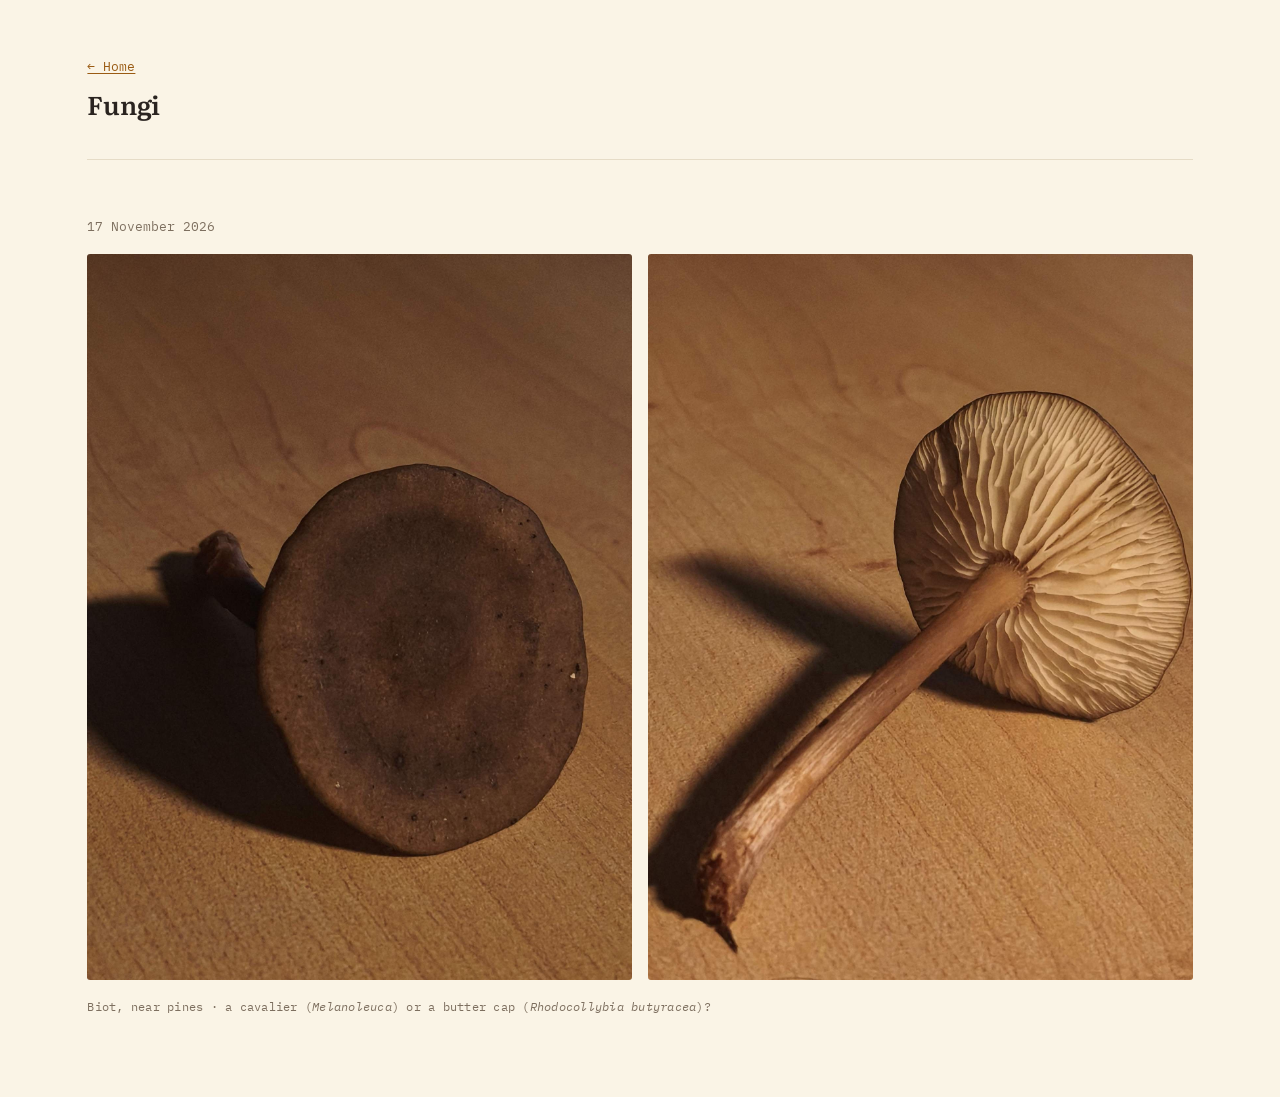
==== fungi/index.html @ 57c7f805 "Ocre colours, handwritten title, mushroom favicon, Fungi thumbnail, caption Co-Authored-By: Claude O" ====
<!DOCTYPE html>
<html lang="en">
<head>
<meta charset="utf-8">
<meta name="viewport" content="width=device-width, initial-scale=1">
<meta name="robots" content="noindex, nofollow">
<title>Fungi · Thomas’s notebook</title>
<link rel="icon" href="../favicon.svg" type="image/svg+xml">
<link rel="preconnect" href="https://fonts.googleapis.com">
<link rel="preconnect" href="https://fonts.gstatic.com" crossorigin>
<link href="https://fonts.googleapis.com/css2?family=Literata:ital,opsz,wght@0,7..72,400;0,7..72,600;1,7..72,400&family=IBM+Plex+Mono:wght@400&display=swap" rel="stylesheet">
<link rel="stylesheet" href="../style.css?v=11">
</head>
<body>
<main class="wrap wide">
  <header class="site">
    <a class="back" href="../">← Home</a>
    <h1>Fungi</h1>
  </header>

  <article>
    <section class="entry" id="2026-11-17">
      <h3>17 November 2026</h3>
      <figure class="photos">
        <img src="../images/fungi-2026-11-17-cap.jpg" width="1659" height="2212" loading="lazy" alt="Dark brown mushroom cap lying on a light wooden table, side-lit, with its stem and a long shadow behind it.">
        <img src="../images/fungi-2026-11-17-gills.jpg" width="1659" height="2212" loading="lazy" alt="The same mushroom on its side, showing pale cream gills radiating from a slender stem, with a strong shadow.">
        <figcaption class="meta">Biot, near pines · a cavalier (<i>Melanoleuca</i>) or a butter cap (<i>Rhodocollybia butyracea</i>)?</figcaption>
      </figure>
    </section>
  </article>
</main>
<script src="../lightbox.js?v=1"></script>
</body>
</html>
---- style.css ----
:root {
  /* layout: one narrow reading column, a quiet index at the top, pieces newest first */
  /* palette: Ocre (warm ivory paper, ochre-brown links) */
  --paper: #faf4e6;
  --ink: #2a2420;
  --muted: #7d6f5f;
  --rule: #e6dcc7;
  --accent: #9a5b13;
  --font-title: "Beth Ellen", "Literata", cursive;
  --font-body: "Literata", Georgia, "Times New Roman", serif;
  --font-meta: "IBM Plex Mono", ui-monospace, Menlo, monospace;
  color-scheme: light;
}
@media (prefers-color-scheme: dark) {
  :root:not([data-theme="light"]) {
    --paper: #1b1714; --ink: #ece3d3; --muted: #a8998a; --rule: #3a322b; --accent: #e0a85a;
    color-scheme: dark;
  }
}
:root[data-theme="dark"] {
  --paper: #1b1714; --ink: #ece3d3; --muted: #a8998a; --rule: #3a322b; --accent: #e0a85a;
  color-scheme: dark;
}
* { box-sizing: border-box; }
html { -webkit-text-size-adjust: 100%; }
body {
  margin: 0; background: var(--paper); color: var(--ink);
  font-family: var(--font-body); font-size: 1.075rem; line-height: 1.7;
}
.wrap { max-width: 35.5em; margin: 0 auto; padding: 3.5rem 1.25rem 5rem; }
/* wider frame for photo pages: images don't have a line-length limit */
.wrap.wide { max-width: min(120rem, calc(118vh + 7.5rem)); padding-left: clamp(1.25rem, 3vw, 3rem); padding-right: clamp(1.25rem, 3vw, 3rem); }
@media (min-width: 1024px) { body { font-size: 1.2rem; } .photos { gap: 1.5rem; } }
@media (min-width: 1600px) { body { font-size: 1.28rem; } }
.site { display: grid; gap: .35rem; padding-bottom: 2rem; border-bottom: 1px solid var(--rule); }
.site h1 { font-size: 1.6rem; font-weight: 600; margin: 0; letter-spacing: -.01em; }
.site h1.title { font-family: var(--font-title); font-weight: 400; font-size: clamp(1.5rem, 6vw, 2.1rem); line-height: 1.9; letter-spacing: 0; margin: 0 0 .4rem; }
.site p { margin: 0; color: color-mix(in srgb, var(--ink) 35%, var(--muted)); }
.meta { font-family: var(--font-meta); font-size: .78rem; letter-spacing: .02em; color: var(--muted); }
nav ol { list-style: none; margin: 1.5rem 0 0; padding: 0; display: grid; gap: .6rem; }
nav li { display: flex; flex-wrap: wrap; align-items: center; justify-content: space-between; gap: .25rem 1rem; }
a { color: var(--accent); text-underline-offset: .18em; text-decoration-thickness: 1px; }
a:focus-visible { outline: 2px solid var(--accent); outline-offset: 2px; border-radius: 2px; }
article { padding-top: 3.5rem; }
article + article { margin-top: 3.5rem; border-top: 1px solid var(--rule); }
article header { display: grid; gap: .4rem; margin-bottom: 2rem; }
article h2 { font-size: 1.9rem; line-height: 1.2; font-weight: 600; margin: 0; text-wrap: balance; letter-spacing: -.015em; }
article p { margin: 0 0 1.05em; }
.back { font-family: var(--font-meta); font-size: .8rem; }
.entry + .entry { margin-top: 3rem; padding-top: 2.5rem; border-top: 1px solid var(--rule); }
.entry h3 { font-family: var(--font-meta); font-weight: 400; font-size: .8rem; color: var(--muted); margin: 0 0 1rem; }
/* drop cap: first paragraph of an essay only (poems start with a .poem div, so they're skipped) */
article > header + p::first-letter { float: left; font-size: 3.4em; line-height: .85; font-weight: 600; padding: .08em .1em 0 0; color: var(--accent); }
hr.pause { border: 0; width: 4rem; height: 1px; background: var(--rule); margin: 2.2rem auto; }
.notes { margin-top: 2rem; padding-top: 1rem; border-top: 1px solid var(--rule); font-size: .9rem; color: var(--muted); }
.notes p { margin: 0; }
sup a { text-decoration: none; padding: 0 .1em; }
.poem { display: grid; grid-template-columns: 1fr; gap: 2rem; }
.poem .stanza { white-space: pre-line; margin: 0; font-size: 1.15rem; line-height: 1.85; }
.poem .translation { color: var(--muted); font-style: italic; font-size: 1rem; }
.poem figcaption { margin-bottom: .4rem; }
@media (min-width: 640px) { .poem { grid-template-columns: 1fr 1fr; } }
.photos { display: grid; grid-template-columns: 1fr; gap: 1rem; margin: 0; }
.photos img { display: block; width: 100%; height: auto; border-radius: 3px; }
.photos figcaption { grid-column: 1 / -1; color: var(--muted); }
@media (min-width: 640px) { .photos { grid-template-columns: 1fr 1fr; } }
@media (prefers-reduced-motion: reduce) { * { scroll-behavior: auto !important; } }
html { scroll-behavior: smooth; }

.visually-hidden { position: absolute; width: 1px; height: 1px; overflow: hidden; clip: rect(0 0 0 0); white-space: nowrap; }

/* photo viewer */
.photos img { cursor: zoom-in; }
.photos img:focus-visible { outline: 2px solid var(--accent); outline-offset: 3px; }
dialog.lightbox { width: 100vw; height: 100vh; max-width: none; max-height: none; margin: 0; padding: 0; border: 0; background: #0b0d0e; color: #e3e7e5; }
dialog.lightbox::backdrop { background: #0b0d0e; }
.lb-stage { width: 100%; height: 100%; overflow: auto; display: grid; place-items: center; }
.lb-img.fit { max-width: 100vw; max-height: 100vh; width: auto; height: auto; cursor: zoom-in; }
.lb-img.full { max-width: none; max-height: none; cursor: zoom-out; }
.lb-btn { position: fixed; background: rgba(0,0,0,.45); color: #fff; border: 0; border-radius: 999px; width: 2.75rem; height: 2.75rem; font-size: 1.6rem; line-height: 1; cursor: pointer; }
.lb-btn:focus-visible { outline: 2px solid #93abff; outline-offset: 2px; }
.lb-close { top: 1rem; right: 1rem; }
.lb-prev { left: 1rem; top: 50%; transform: translateY(-50%); }
.lb-next { right: 1rem; top: 50%; transform: translateY(-50%); }
.lb-hint { position: fixed; bottom: 1rem; left: 50%; transform: translateX(-50%); margin: 0; font-family: var(--font-meta); font-size: .75rem; color: #b8c1c7; background: rgba(0,0,0,.45); padding: .3rem .7rem; border-radius: 999px; pointer-events: none; }

/* small photo next to a link in the index */
.with-thumb { display: inline-flex; align-items: center; gap: .7rem; }
.with-thumb img { width: 3rem; height: 3rem; object-fit: cover; border-radius: 4px; flex: none; }
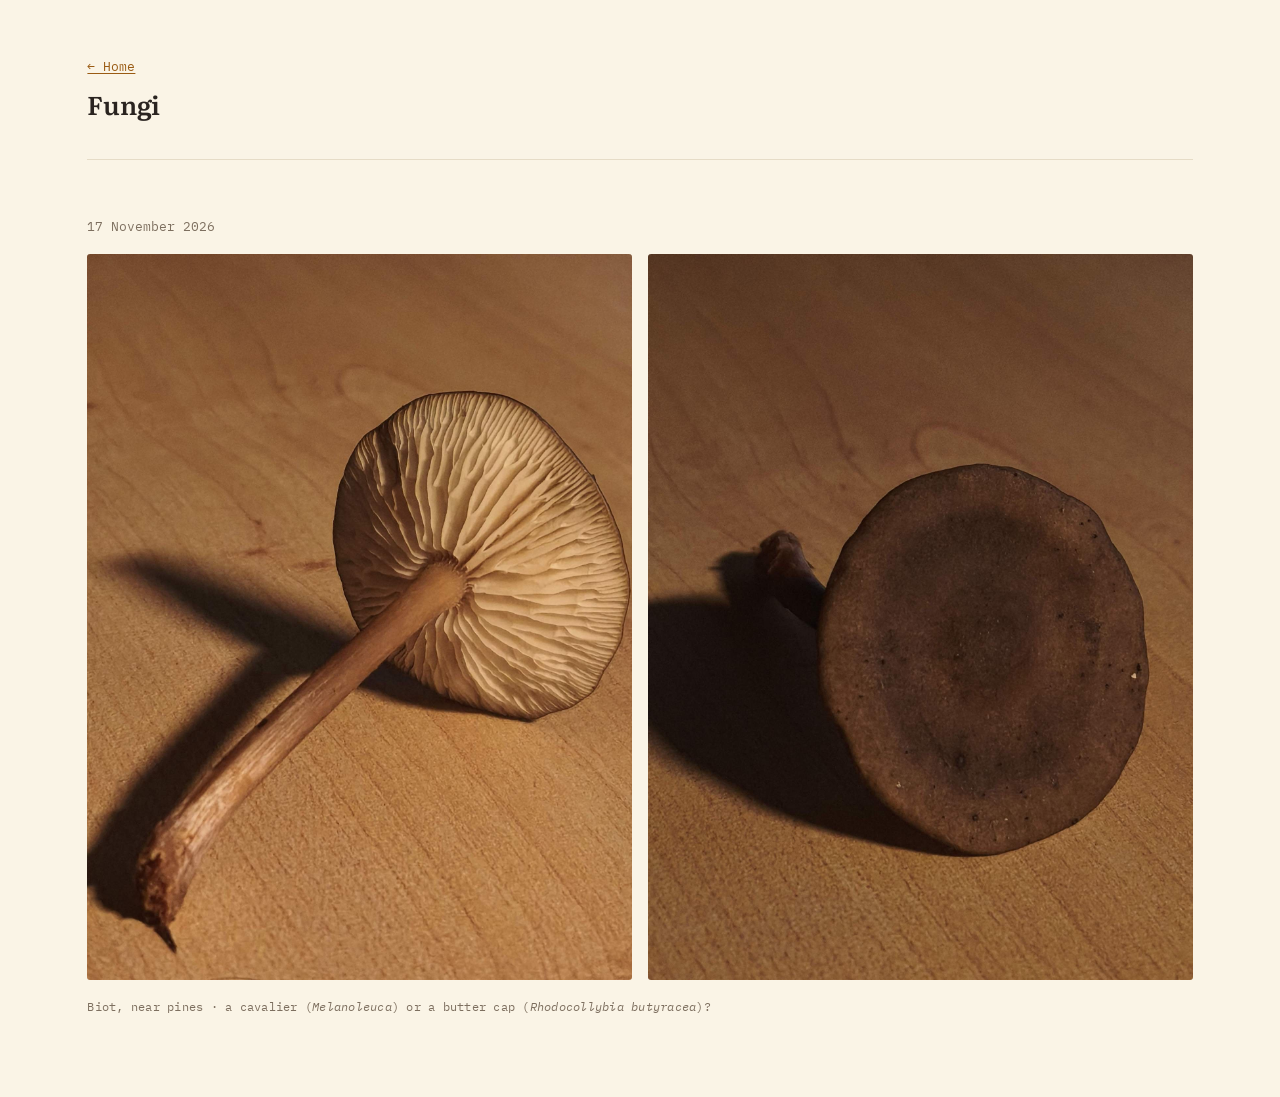
==== commit 880b75bd: "Use the gills photo as the Fungi cover Co-Authored-By: Claude Opus 5.5 <noreply@anthropic.com> Claud" ====
--- a/fungi/index.html
+++ b/fungi/index.html
@@ -22,8 +22,8 @@
     <section class="entry" id="2026-11-17">
       <h3>17 November 2026</h3>
       <figure class="photos">
+        <img src="../images/fungi-2026-11-17-gills.jpg" width="1659" height="2212" loading="lazy" alt="The same mushroom on its side, showing pale cream gills radiating from a slender stem, with a strong shadow.">
         <img src="../images/fungi-2026-11-17-cap.jpg" width="1659" height="2212" loading="lazy" alt="Dark brown mushroom cap lying on a light wooden table, side-lit, with its stem and a long shadow behind it.">
-        <img src="../images/fungi-2026-11-17-gills.jpg" width="1659" height="2212" loading="lazy" alt="The same mushroom on its side, showing pale cream gills radiating from a slender stem, with a strong shadow.">
         <figcaption class="meta">Biot, near pines · a cavalier (<i>Melanoleuca</i>) or a butter cap (<i>Rhodocollybia butyracea</i>)?</figcaption>
       </figure>
     </section>
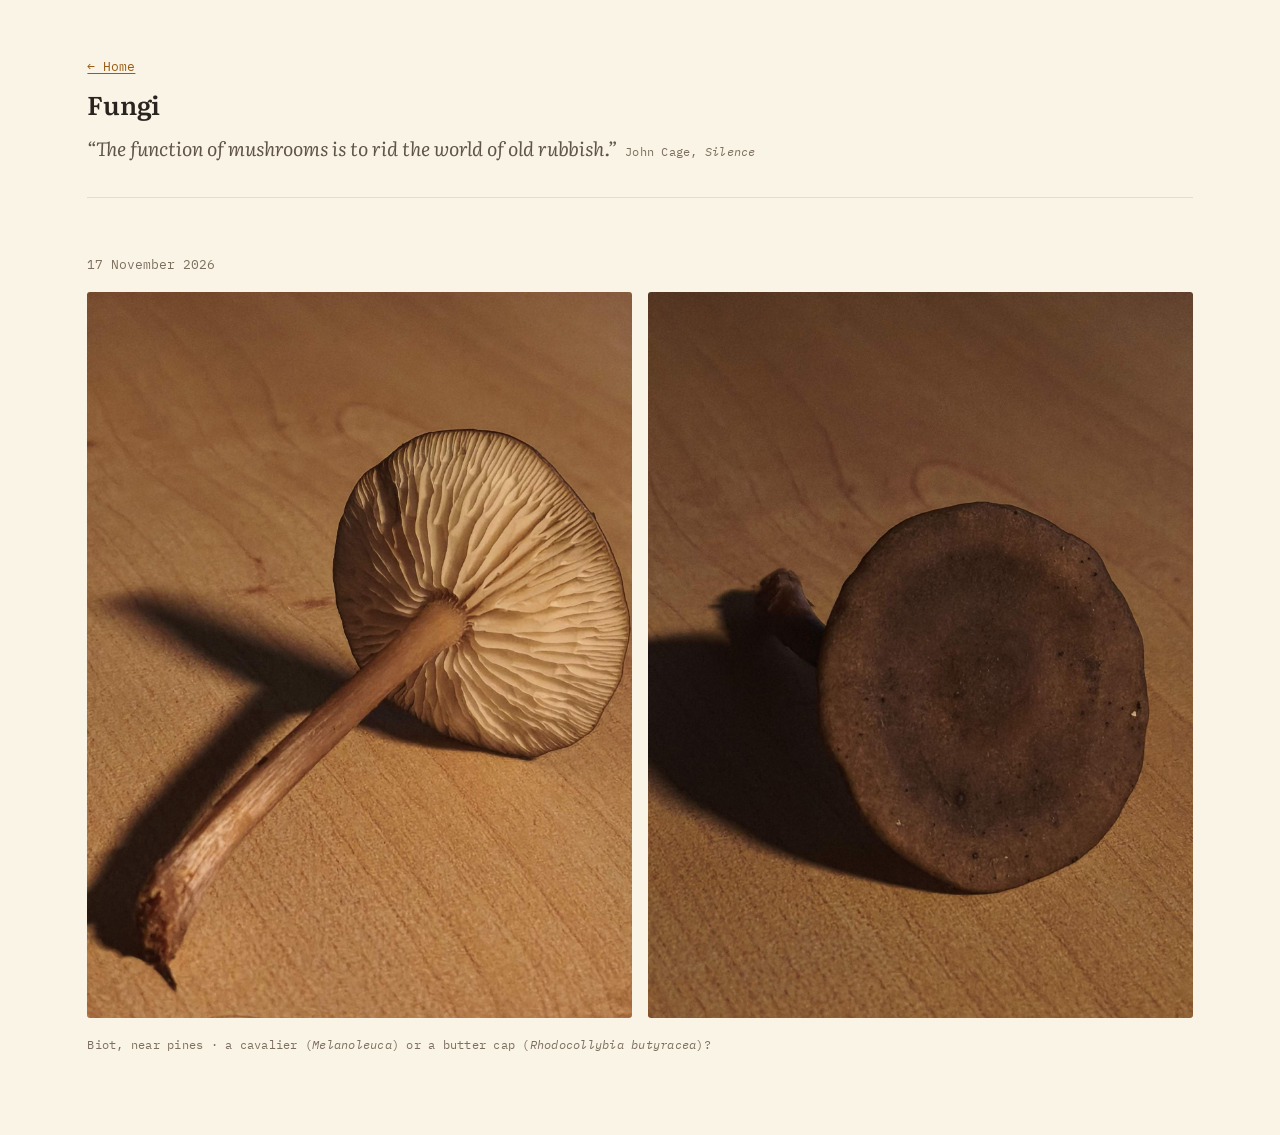
==== commit eaf598b9: "Add John Cage quote to the Fungi page Co-Authored-By: Claude Opus 5.5 <noreply@anthropic.com> Claude" ====
--- a/fungi/index.html
+++ b/fungi/index.html
@@ -9,13 +9,14 @@
 <link rel="preconnect" href="https://fonts.googleapis.com">
 <link rel="preconnect" href="https://fonts.gstatic.com" crossorigin>
 <link href="https://fonts.googleapis.com/css2?family=Literata:ital,opsz,wght@0,7..72,400;0,7..72,600;1,7..72,400&family=IBM+Plex+Mono:wght@400&display=swap" rel="stylesheet">
-<link rel="stylesheet" href="../style.css?v=11">
+<link rel="stylesheet" href="../style.css?v=12">
 </head>
 <body>
 <main class="wrap wide">
   <header class="site">
     <a class="back" href="../">← Home</a>
     <h1>Fungi</h1>
+    <p class="epigraph">“The function of mushrooms is to rid the world of old rubbish.” <span class="meta">John Cage, <i>Silence</i></span></p>
   </header>
 
   <article>
--- a/style.css
+++ b/style.css
@@ -87,3 +87,7 @@
 /* small photo next to a link in the index */
 .with-thumb { display: inline-flex; align-items: center; gap: .7rem; }
 .with-thumb img { width: 3rem; height: 3rem; object-fit: cover; border-radius: 4px; flex: none; }
+
+/* short quote under a page title */
+.epigraph { margin: .3rem 0 0; font-style: italic; color: var(--muted); }
+.epigraph .meta { font-style: normal; white-space: nowrap; margin-left: .3em; }
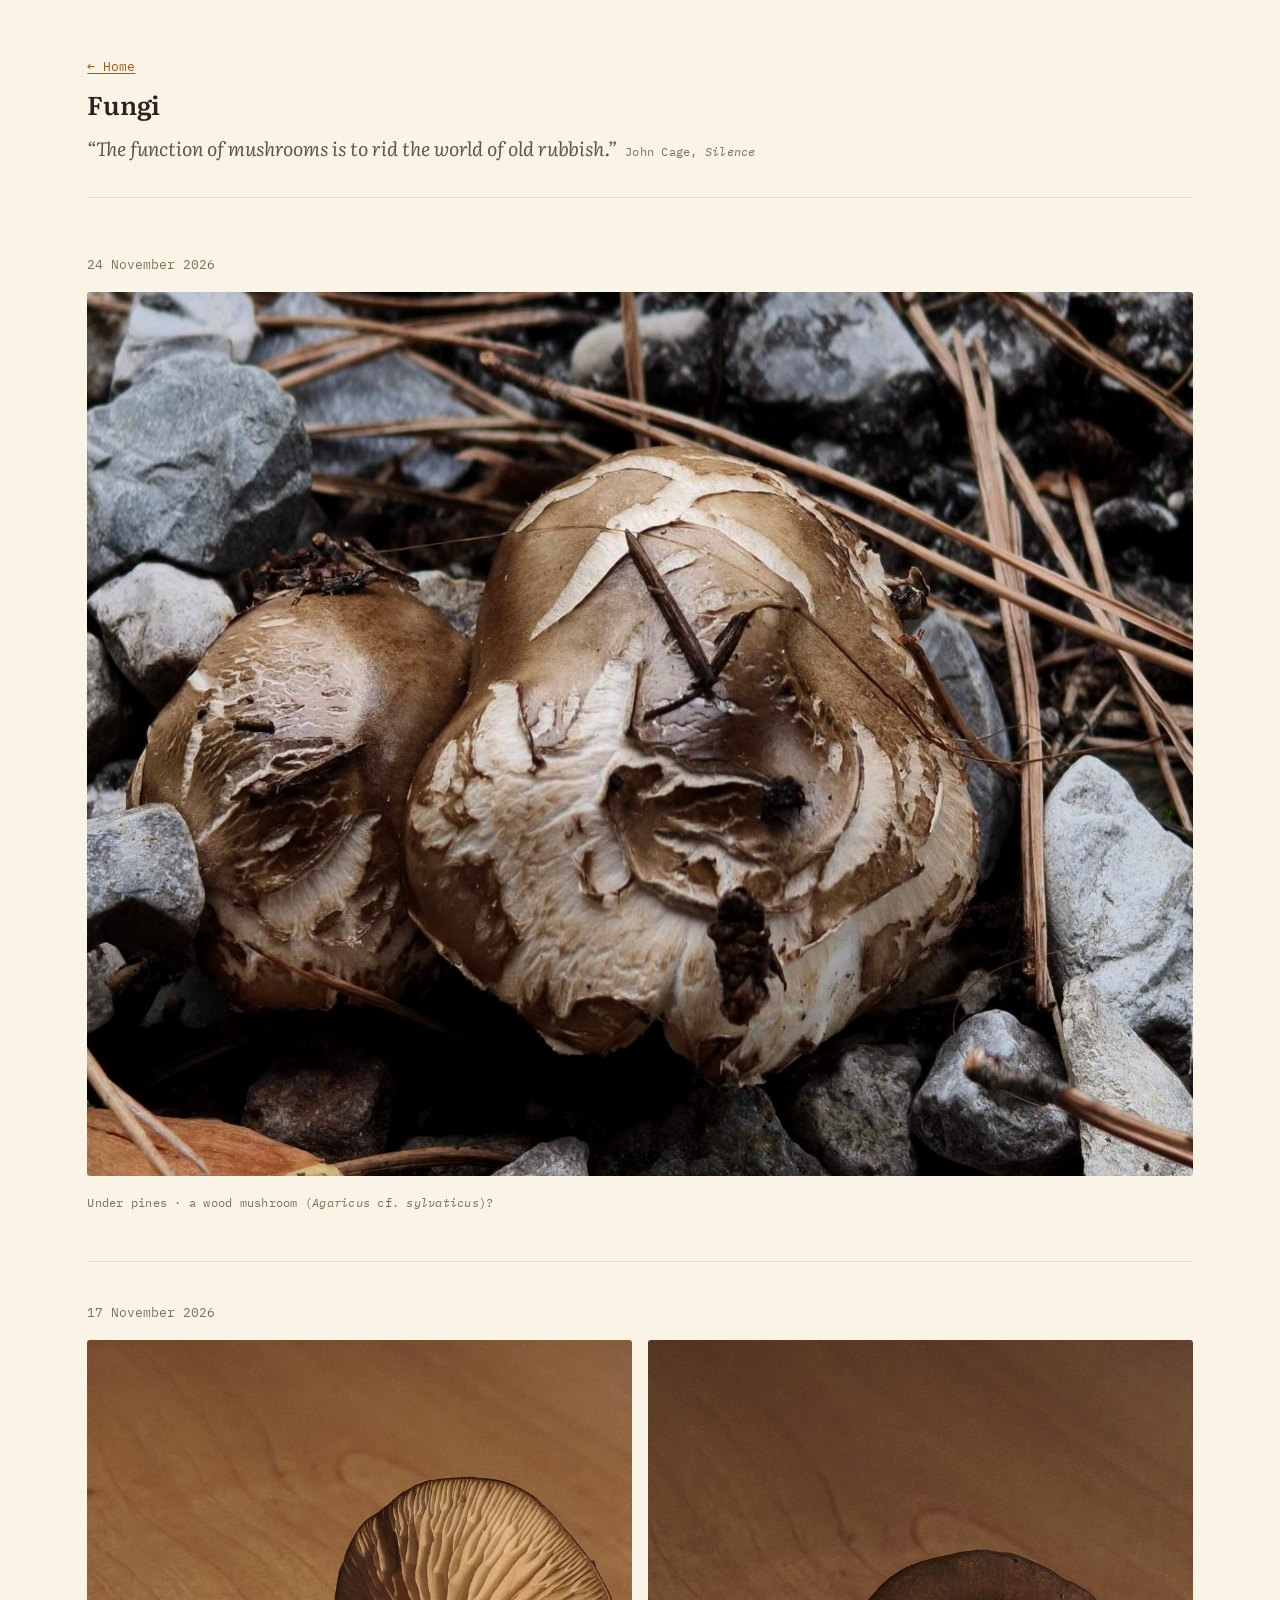
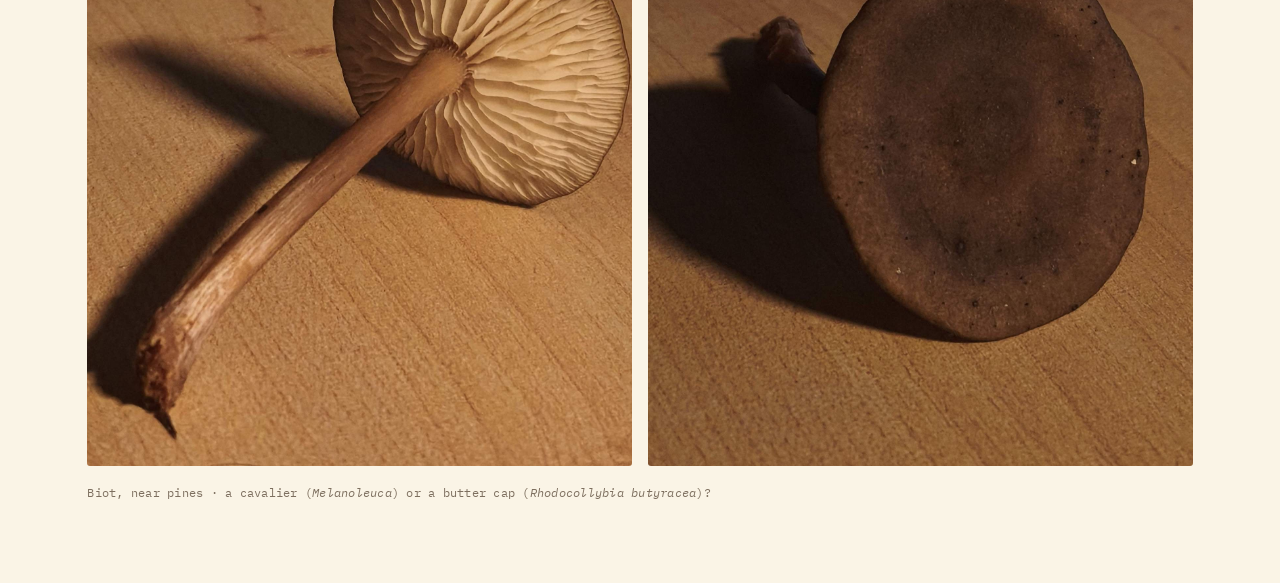
==== commit 4437be6c: "Add 24 November fungi entry (Agaricus cf. sylvaticus) Lone photos in a batch now span the full width" ====
--- a/fungi/index.html
+++ b/fungi/index.html
@@ -5,11 +5,22 @@
 <meta name="viewport" content="width=device-width, initial-scale=1">
 <meta name="robots" content="noindex, nofollow">
 <title>Fungi · Thomas’s notebook</title>
+<meta name="description" content="A photo series of mushrooms I find.">
+<meta property="og:type" content="website">
+<meta property="og:site_name" content="Thomas’s notebook">
+<meta property="og:title" content="Fungi · Thomas’s notebook">
+<meta property="og:description" content="A photo series of mushrooms I find.">
+<meta property="og:url" content="https://thomas-notebook.github.io/fungi/">
+<meta property="og:image" content="https://thomas-notebook.github.io/images/og.jpg">
+<meta property="og:image:width" content="1200">
+<meta property="og:image:height" content="630">
+<meta name="twitter:card" content="summary_large_image">
+<meta name="theme-color" content="#9a5b13">
 <link rel="icon" href="../favicon.svg" type="image/svg+xml">
 <link rel="preconnect" href="https://fonts.googleapis.com">
 <link rel="preconnect" href="https://fonts.gstatic.com" crossorigin>
 <link href="https://fonts.googleapis.com/css2?family=Literata:ital,opsz,wght@0,7..72,400;0,7..72,600;1,7..72,400&family=IBM+Plex+Mono:wght@400&display=swap" rel="stylesheet">
-<link rel="stylesheet" href="../style.css?v=12">
+<link rel="stylesheet" href="../style.css?v=14">
 </head>
 <body>
 <main class="wrap wide">
@@ -20,6 +31,14 @@
   </header>
 
   <article>
+    <section class="entry" id="2026-11-24">
+      <h3>24 November 2026</h3>
+      <figure class="photos">
+        <img src="../images/fungi-2026-11-24-cap.jpg" width="1650" height="1320" loading="lazy" alt="Two brown mushroom caps side by side on grey gravel and fallen pine needles, their skin cracking into scales over white flesh.">
+        <figcaption class="meta">Under pines · a wood mushroom (<i>Agaricus</i> cf. <i>sylvaticus</i>)?</figcaption>
+      </figure>
+    </section>
+
     <section class="entry" id="2026-11-17">
       <h3>17 November 2026</h3>
       <figure class="photos">
--- a/style.css
+++ b/style.css
@@ -1,6 +1,16 @@
+/* ============================================================
+   Thomas's notebook: one stylesheet for the whole site.
+   1. Colours and fonts      5. Kinds of piece (essay, song note, poem)
+   2. Base page              6. Fungi page
+   3. Site header and index  7. Photo viewer
+   4. Pieces (shared)
+   ============================================================ */
+
+
+/* 1. COLOURS AND FONTS
+   Change a value here and it changes everywhere.
+   Palette "Ocre": warm ivory paper, ochre-brown links. */
 :root {
-  /* layout: one narrow reading column, a quiet index at the top, pieces newest first */
-  /* palette: Ocre (warm ivory paper, ochre-brown links) */
   --paper: #faf4e6;
   --ink: #2a2420;
   --muted: #7d6f5f;
@@ -11,83 +21,156 @@
   --font-meta: "IBM Plex Mono", ui-monospace, Menlo, monospace;
   color-scheme: light;
 }
+
+/* Same palette at night, when the visitor's device is in dark mode */
 @media (prefers-color-scheme: dark) {
-  :root:not([data-theme="light"]) {
-    --paper: #1b1714; --ink: #ece3d3; --muted: #a8998a; --rule: #3a322b; --accent: #e0a85a;
+  :root {
+    --paper: #1b1714;
+    --ink: #ece3d3;
+    --muted: #a8998a;
+    --rule: #3a322b;
+    --accent: #e0a85a;
     color-scheme: dark;
   }
 }
-:root[data-theme="dark"] {
-  --paper: #1b1714; --ink: #ece3d3; --muted: #a8998a; --rule: #3a322b; --accent: #e0a85a;
-  color-scheme: dark;
+
+
+/* 2. BASE PAGE */
+* { box-sizing: border-box; }
+
+html {
+  -webkit-text-size-adjust: 100%;
+  scroll-behavior: smooth;              /* gentle scroll when clicking a #link */
 }
-* { box-sizing: border-box; }
-html { -webkit-text-size-adjust: 100%; }
+
 body {
-  margin: 0; background: var(--paper); color: var(--ink);
-  font-family: var(--font-body); font-size: 1.075rem; line-height: 1.7;
+  margin: 0;
+  background: var(--paper);
+  color: var(--ink);
+  font-family: var(--font-body);
+  font-size: 1.075rem;
+  line-height: 1.7;
 }
+
+/* Slightly bigger text on big screens */
+@media (min-width: 1024px) { body { font-size: 1.2rem; } }
+@media (min-width: 1600px) { body { font-size: 1.28rem; } }
+
+/* The reading column: narrow and centred */
 .wrap { max-width: 35.5em; margin: 0 auto; padding: 3.5rem 1.25rem 5rem; }
-/* wider frame for photo pages: images don't have a line-length limit */
-.wrap.wide { max-width: min(120rem, calc(118vh + 7.5rem)); padding-left: clamp(1.25rem, 3vw, 3rem); padding-right: clamp(1.25rem, 3vw, 3rem); }
-@media (min-width: 1024px) { body { font-size: 1.2rem; } .photos { gap: 1.5rem; } }
-@media (min-width: 1600px) { body { font-size: 1.28rem; } }
+
+/* Links */
+a { color: var(--accent); text-underline-offset: .18em; text-decoration-thickness: 1px; }
+a:focus-visible { outline: 2px solid var(--accent); outline-offset: 2px; border-radius: 2px; }
+
+/* Small grey monospace labels: dates, "song note", captions */
+.meta { font-family: var(--font-meta); font-size: .78rem; letter-spacing: .02em; color: var(--muted); }
+
+/* No smooth scrolling for people who asked their device for less motion */
+@media (prefers-reduced-motion: reduce) { * { scroll-behavior: auto !important; } }
+
+
+/* 3. SITE HEADER AND INDEX */
 .site { display: grid; gap: .35rem; padding-bottom: 2rem; border-bottom: 1px solid var(--rule); }
 .site h1 { font-size: 1.6rem; font-weight: 600; margin: 0; letter-spacing: -.01em; }
-.site h1.title { font-family: var(--font-title); font-weight: 400; font-size: clamp(1.5rem, 6vw, 2.1rem); line-height: 1.9; letter-spacing: 0; margin: 0 0 .4rem; }
 .site p { margin: 0; color: color-mix(in srgb, var(--ink) 35%, var(--muted)); }
-.meta { font-family: var(--font-meta); font-size: .78rem; letter-spacing: .02em; color: var(--muted); }
+
+/* The handwritten "Thomas's notebook" title */
+.site .title { font-family: var(--font-title); font-weight: 400; font-size: clamp(1.5rem, 6vw, 2.1rem); line-height: 1.9; letter-spacing: 0; margin: 0 0 .4rem; }
+
+/* List of pieces (numbers hidden) */
 nav ol { list-style: none; margin: 1.5rem 0 0; padding: 0; display: grid; gap: .6rem; }
 nav li { display: flex; flex-wrap: wrap; align-items: center; justify-content: space-between; gap: .25rem 1rem; }
-a { color: var(--accent); text-underline-offset: .18em; text-decoration-thickness: 1px; }
-a:focus-visible { outline: 2px solid var(--accent); outline-offset: 2px; border-radius: 2px; }
+
+/* Small photo next to a link in the list ("Fungi") */
+.with-thumb { display: inline-flex; align-items: center; gap: .7rem; }
+.with-thumb img { width: 3rem; height: 3rem; object-fit: cover; border-radius: 4px; flex: none; }
+
+
+/* 4. PIECES (shared by every kind) */
 article { padding-top: 3.5rem; }
-article + article { margin-top: 3.5rem; border-top: 1px solid var(--rule); }
+article + article { margin-top: 3.5rem; border-top: 1px solid var(--rule); }   /* line between two pieces */
 article header { display: grid; gap: .4rem; margin-bottom: 2rem; }
 article h2 { font-size: 1.9rem; line-height: 1.2; font-weight: 600; margin: 0; text-wrap: balance; letter-spacing: -.015em; }
 article p { margin: 0 0 1.05em; }
+
+/* Section break inside a piece */
+hr.pause { border: 0; width: 4rem; height: 1px; background: var(--rule); margin: 2.2rem auto; }
+
+/* Footnotes */
+sup a { text-decoration: none; padding: 0 .1em; }
+.notes { margin-top: 2rem; padding-top: 1rem; border-top: 1px solid var(--rule); font-size: .9rem; color: var(--muted); }
+.notes p { margin: 0; }
+
+
+/* 5. KINDS OF PIECE
+   Each <article> has a class: essay, song-note or poem. */
+
+/* Essays and song notes: big ochre first letter on the first paragraph.
+   ("header + p" = the paragraph right after the title.)
+   Poems aren't listed, so they don't get one. */
+.essay > header + p::first-letter,
+.song-note > header + p::first-letter {
+  float: left;
+  font-size: 3.4em;
+  line-height: .85;
+  font-weight: 600;
+  padding: .08em .1em 0 0;
+  color: var(--accent);
+}
+
+/* Poems: French and English, stacked on phones, side by side on wider screens */
+.poem-body { display: grid; grid-template-columns: 1fr; gap: 2rem; }
+@media (min-width: 640px) { .poem-body { grid-template-columns: 1fr 1fr; } }
+.poem figure { margin: 0; }
+.poem figcaption { margin-bottom: .4rem; }
+.stanza { white-space: pre-line; margin: 0; font-size: 1.15rem; line-height: 1.85; }   /* keeps the line breaks as typed */
+.translation { color: var(--muted); font-style: italic; font-size: 1rem; }
+
+
+/* 6. FUNGI PAGE */
+
+/* Wider column: photos don't need a short line length */
+.wrap.wide {
+  max-width: min(120rem, calc(118vh + 7.5rem));
+  padding-left: clamp(1.25rem, 3vw, 3rem);
+  padding-right: clamp(1.25rem, 3vw, 3rem);
+}
+
+/* "← Home" link */
 .back { font-family: var(--font-meta); font-size: .8rem; }
+
+/* Short quote under the page title */
+.epigraph { margin: .3rem 0 0; font-style: italic; color: var(--muted); }
+.epigraph .meta { font-style: normal; white-space: nowrap; margin-left: .3em; }
+
+/* One dated batch of photos, with a line between batches */
 .entry + .entry { margin-top: 3rem; padding-top: 2.5rem; border-top: 1px solid var(--rule); }
 .entry h3 { font-family: var(--font-meta); font-weight: 400; font-size: .8rem; color: var(--muted); margin: 0 0 1rem; }
-/* drop cap: first paragraph of an essay only (poems start with a .poem div, so they're skipped) */
-article > header + p::first-letter { float: left; font-size: 3.4em; line-height: .85; font-weight: 600; padding: .08em .1em 0 0; color: var(--accent); }
-hr.pause { border: 0; width: 4rem; height: 1px; background: var(--rule); margin: 2.2rem auto; }
-.notes { margin-top: 2rem; padding-top: 1rem; border-top: 1px solid var(--rule); font-size: .9rem; color: var(--muted); }
-.notes p { margin: 0; }
-sup a { text-decoration: none; padding: 0 .1em; }
-.poem { display: grid; grid-template-columns: 1fr; gap: 2rem; }
-.poem .stanza { white-space: pre-line; margin: 0; font-size: 1.15rem; line-height: 1.85; }
-.poem .translation { color: var(--muted); font-style: italic; font-size: 1rem; }
-.poem figcaption { margin-bottom: .4rem; }
-@media (min-width: 640px) { .poem { grid-template-columns: 1fr 1fr; } }
+
+/* Photo grid: one column on phones, two on wider screens */
 .photos { display: grid; grid-template-columns: 1fr; gap: 1rem; margin: 0; }
-.photos img { display: block; width: 100%; height: auto; border-radius: 3px; }
+@media (min-width: 640px)  { .photos { grid-template-columns: 1fr 1fr; } }
+.photos img { display: block; width: 100%; height: auto; border-radius: 3px; cursor: zoom-in; }
+.photos img:focus-visible { outline: 2px solid var(--accent); outline-offset: 3px; }
 .photos figcaption { grid-column: 1 / -1; color: var(--muted); }
-@media (min-width: 640px) { .photos { grid-template-columns: 1fr 1fr; } }
-@media (prefers-reduced-motion: reduce) { * { scroll-behavior: auto !important; } }
-html { scroll-behavior: smooth; }
+/* A lone photo in a batch spans the full width */
+.photos img:only-of-type { grid-column: 1 / -1; }
 
-.visually-hidden { position: absolute; width: 1px; height: 1px; overflow: hidden; clip: rect(0 0 0 0); white-space: nowrap; }
 
-/* photo viewer */
-.photos img { cursor: zoom-in; }
-.photos img:focus-visible { outline: 2px solid var(--accent); outline-offset: 3px; }
+/* 7. PHOTO VIEWER (full screen when you tap a photo; built by lightbox.js) */
 dialog.lightbox { width: 100vw; height: 100vh; max-width: none; max-height: none; margin: 0; padding: 0; border: 0; background: #0b0d0e; color: #e3e7e5; }
 dialog.lightbox::backdrop { background: #0b0d0e; }
 .lb-stage { width: 100%; height: 100%; overflow: auto; display: grid; place-items: center; }
 .lb-img.fit { max-width: 100vw; max-height: 100vh; width: auto; height: auto; cursor: zoom-in; }
 .lb-img.full { max-width: none; max-height: none; cursor: zoom-out; }
+
+/* Round buttons: close, previous, next */
 .lb-btn { position: fixed; background: rgba(0,0,0,.45); color: #fff; border: 0; border-radius: 999px; width: 2.75rem; height: 2.75rem; font-size: 1.6rem; line-height: 1; cursor: pointer; }
 .lb-btn:focus-visible { outline: 2px solid #93abff; outline-offset: 2px; }
 .lb-close { top: 1rem; right: 1rem; }
 .lb-prev { left: 1rem; top: 50%; transform: translateY(-50%); }
 .lb-next { right: 1rem; top: 50%; transform: translateY(-50%); }
+
+/* "Click the photo to zoom" hint */
 .lb-hint { position: fixed; bottom: 1rem; left: 50%; transform: translateX(-50%); margin: 0; font-family: var(--font-meta); font-size: .75rem; color: #b8c1c7; background: rgba(0,0,0,.45); padding: .3rem .7rem; border-radius: 999px; pointer-events: none; }
-
-/* small photo next to a link in the index */
-.with-thumb { display: inline-flex; align-items: center; gap: .7rem; }
-.with-thumb img { width: 3rem; height: 3rem; object-fit: cover; border-radius: 4px; flex: none; }
-
-/* short quote under a page title */
-.epigraph { margin: .3rem 0 0; font-style: italic; color: var(--muted); }
-.epigraph .meta { font-style: normal; white-space: nowrap; margin-left: .3em; }
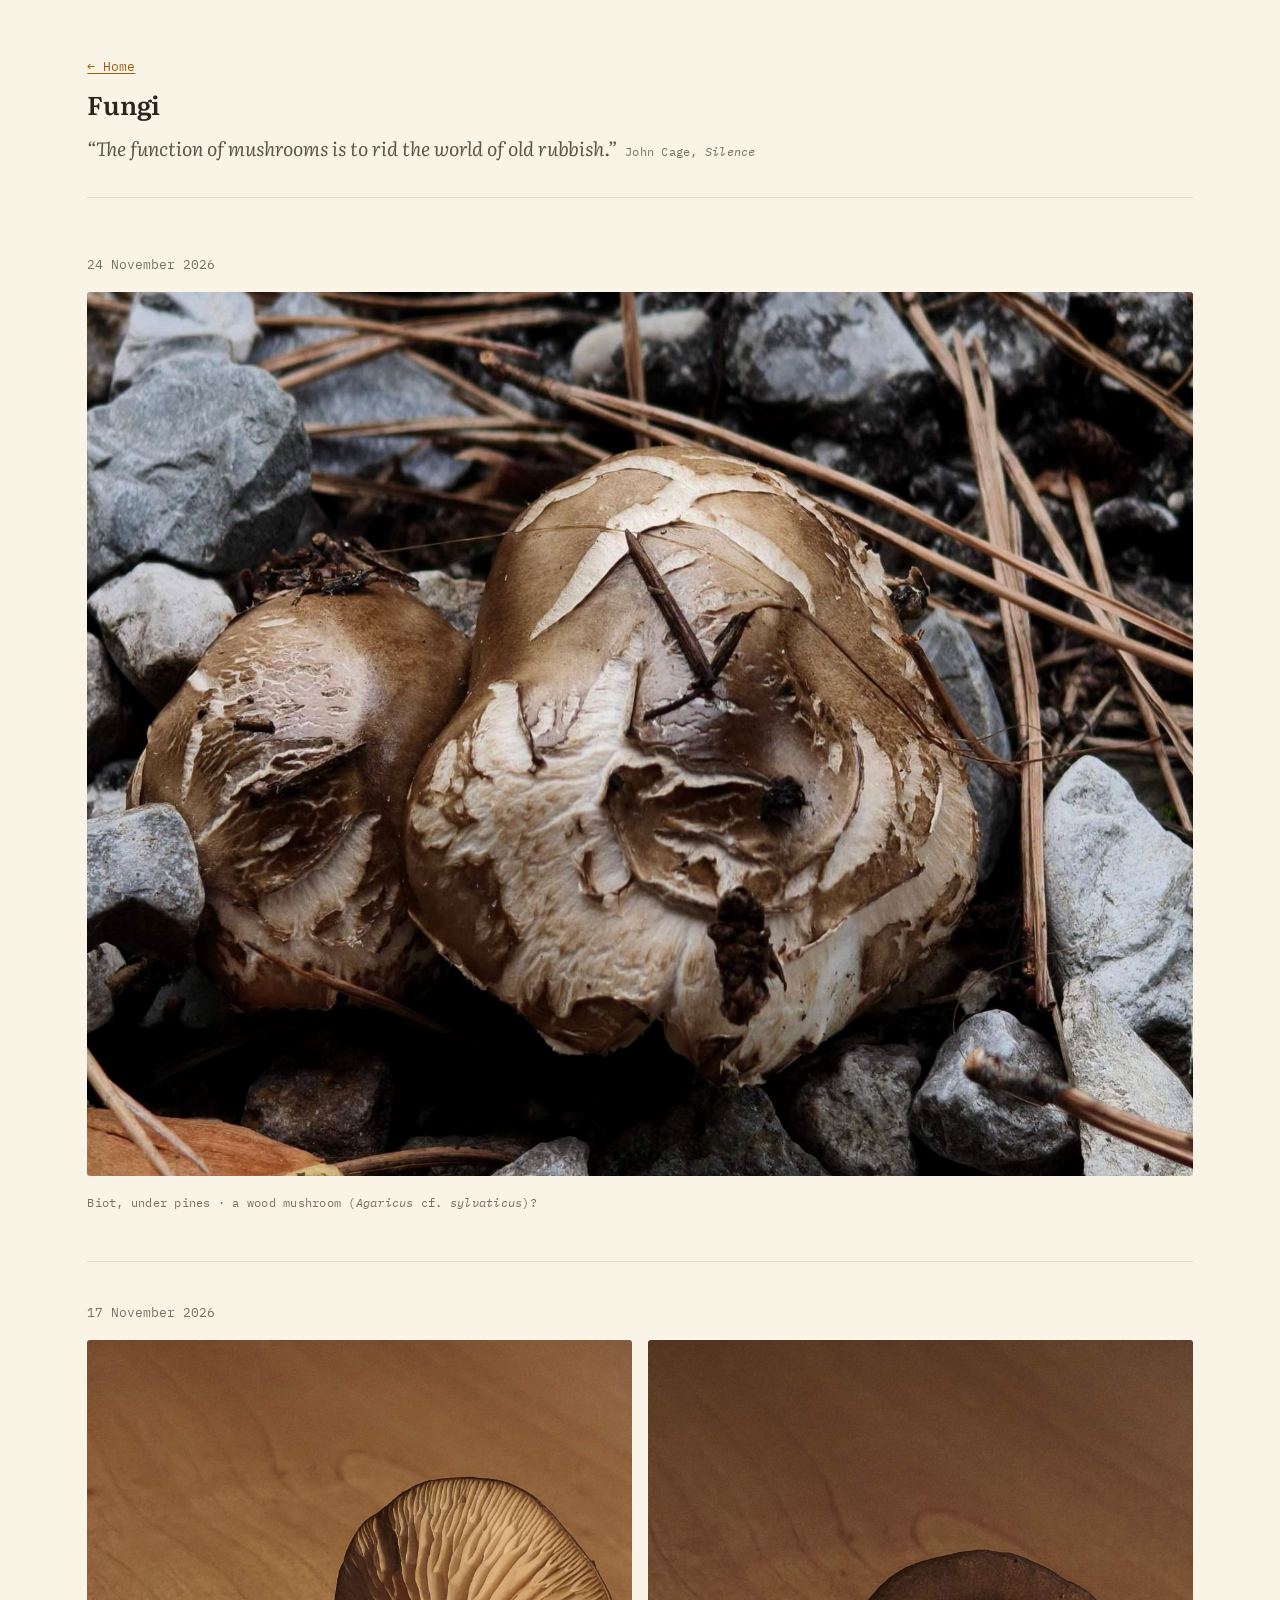
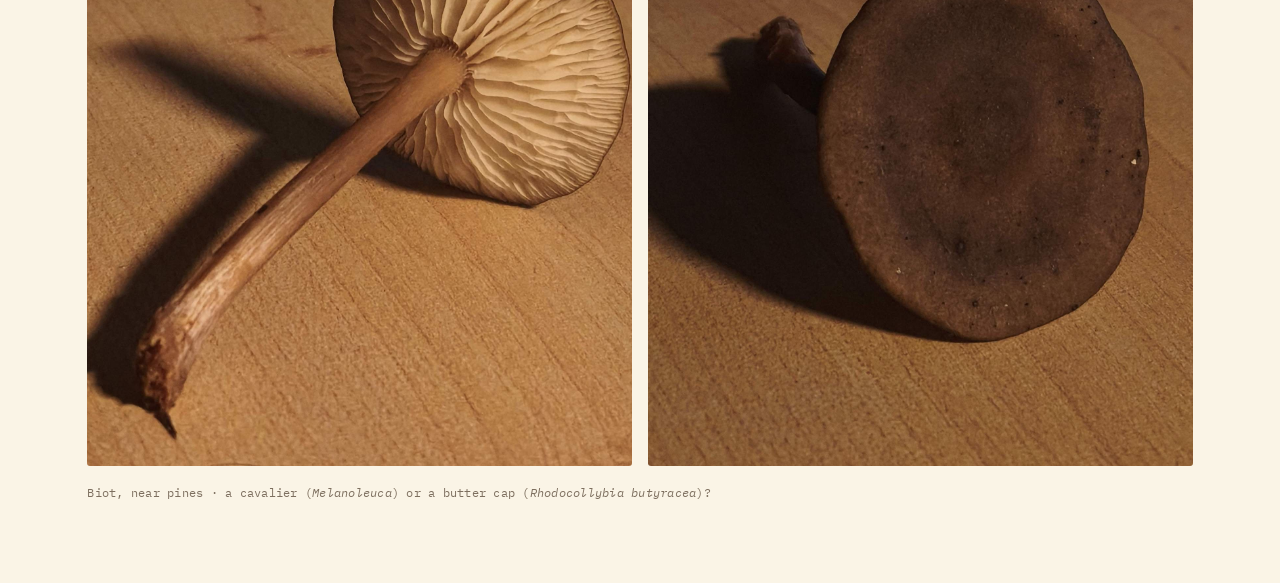
==== commit d0ba6b01: "Add Biot to 24 November fungi caption Co-Authored-By: Claude Opus 5.5 <noreply@anthropic.com> Claude" ====
--- a/fungi/index.html
+++ b/fungi/index.html
@@ -35,7 +35,7 @@
       <h3>24 November 2026</h3>
       <figure class="photos">
         <img src="../images/fungi-2026-11-24-cap.jpg" width="1650" height="1320" loading="lazy" alt="Two brown mushroom caps side by side on grey gravel and fallen pine needles, their skin cracking into scales over white flesh.">
-        <figcaption class="meta">Under pines · a wood mushroom (<i>Agaricus</i> cf. <i>sylvaticus</i>)?</figcaption>
+        <figcaption class="meta">Biot, under pines · a wood mushroom (<i>Agaricus</i> cf. <i>sylvaticus</i>)?</figcaption>
       </figure>
     </section>
 
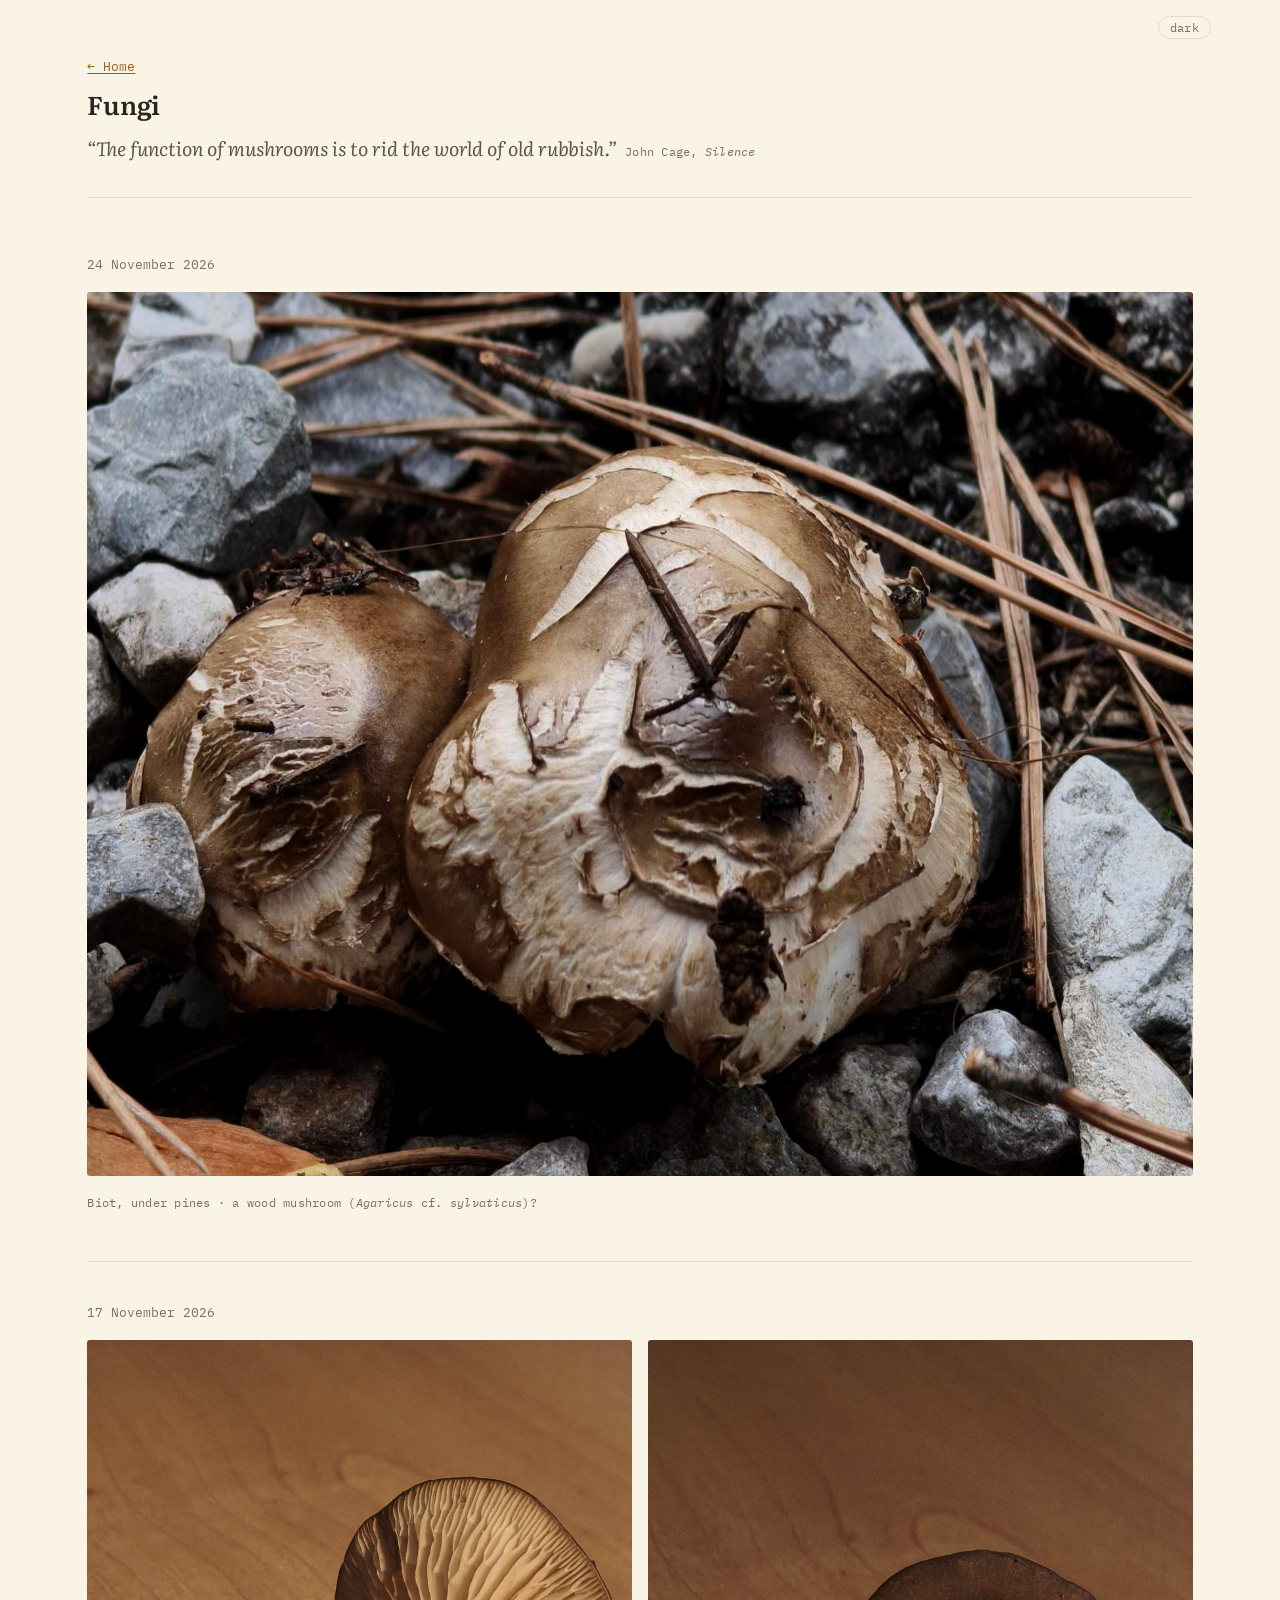
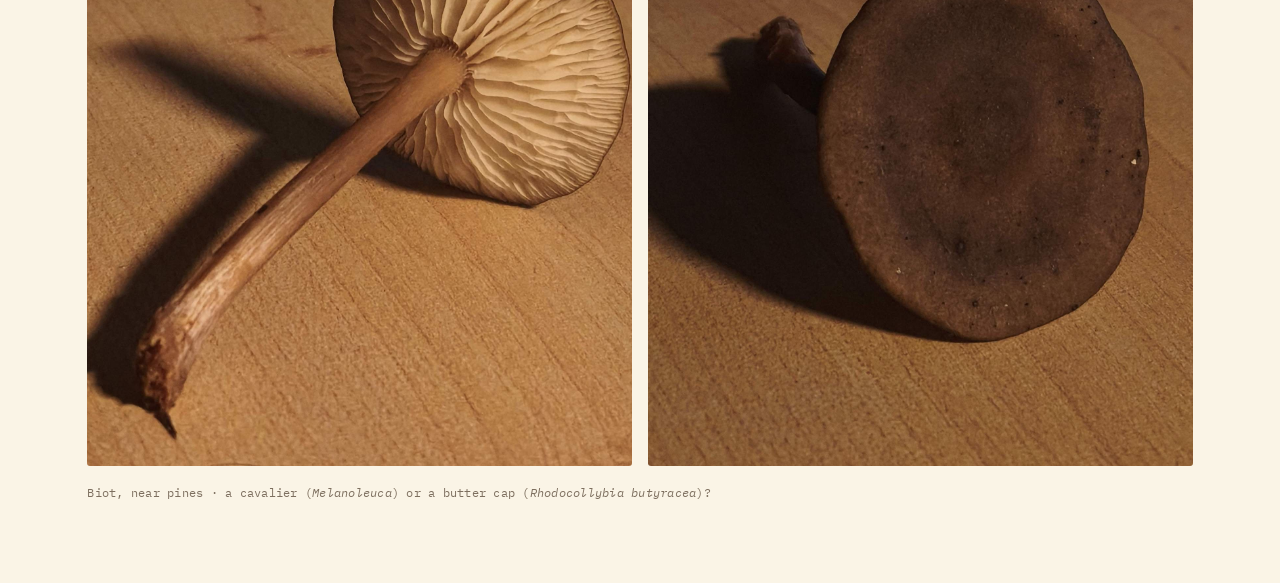
==== commit bfe1d2a5: "Add light/dark switch, back-to-index links, language tags; fix typo - Small "dark"/"light" button to" ====
--- a/fungi/index.html
+++ b/fungi/index.html
@@ -20,7 +20,8 @@
 <link rel="preconnect" href="https://fonts.googleapis.com">
 <link rel="preconnect" href="https://fonts.gstatic.com" crossorigin>
 <link href="https://fonts.googleapis.com/css2?family=Literata:ital,opsz,wght@0,7..72,400;0,7..72,600;1,7..72,400&family=IBM+Plex+Mono:wght@400&display=swap" rel="stylesheet">
-<link rel="stylesheet" href="../style.css?v=14">
+<link rel="stylesheet" href="../style.css?v=15">
+<script>try{var t=localStorage.getItem("theme");if(t)document.documentElement.dataset.theme=t}catch(e){}</script>
 </head>
 <body>
 <main class="wrap wide">
@@ -50,5 +51,6 @@
   </article>
 </main>
 <script src="../lightbox.js?v=1"></script>
+<script src="../theme.js?v=1"></script>
 </body>
 </html>
--- a/style.css
+++ b/style.css
@@ -22,9 +22,10 @@
   color-scheme: light;
 }
 
-/* Same palette at night, when the visitor's device is in dark mode */
+/* Same palette at night. Used when the visitor's device is in dark mode,
+   unless they picked "light" with the switch (theme.js)... */
 @media (prefers-color-scheme: dark) {
-  :root {
+  :root:not([data-theme="light"]) {
     --paper: #1b1714;
     --ink: #ece3d3;
     --muted: #a8998a;
@@ -33,6 +34,15 @@
     color-scheme: dark;
   }
 }
+/* ...or when they picked "dark" with the switch. Keep these two blocks the same. */
+:root[data-theme="dark"] {
+  --paper: #1b1714;
+  --ink: #ece3d3;
+  --muted: #a8998a;
+  --rule: #3a322b;
+  --accent: #e0a85a;
+  color-scheme: dark;
+}
 
 
 /* 2. BASE PAGE */
@@ -57,7 +67,18 @@
 @media (min-width: 1600px) { body { font-size: 1.28rem; } }
 
 /* The reading column: narrow and centred */
-.wrap { max-width: 35.5em; margin: 0 auto; padding: 3.5rem 1.25rem 5rem; }
+.wrap { position: relative; max-width: 35.5em; margin: 0 auto; padding: 3.5rem 1.25rem 5rem; }
+
+/* Light / dark switch, top right (added by theme.js) */
+.theme-toggle {
+  position: absolute; top: 1rem; right: 1.25rem;
+  font-family: var(--font-meta); font-size: .75rem; letter-spacing: .02em;
+  color: var(--muted); background: none;
+  border: 1px solid var(--rule); border-radius: 999px;
+  padding: .2rem .7rem; cursor: pointer;
+}
+.theme-toggle:hover { color: var(--accent); border-color: var(--accent); }
+.theme-toggle:focus-visible { outline: 2px solid var(--accent); outline-offset: 2px; }
 
 /* Links */
 a { color: var(--accent); text-underline-offset: .18em; text-decoration-thickness: 1px; }
@@ -101,6 +122,11 @@
 sup a { text-decoration: none; padding: 0 .1em; }
 .notes { margin-top: 2rem; padding-top: 1rem; border-top: 1px solid var(--rule); font-size: .9rem; color: var(--muted); }
 .notes p { margin: 0; }
+
+/* "↑ Back to index" at the end of each piece */
+.to-index { margin: 2.5rem 0 0; font-family: var(--font-meta); font-size: .8rem; }
+.to-index a { text-decoration: none; }
+.to-index a:hover { text-decoration: underline; }
 
 
 /* 5. KINDS OF PIECE
